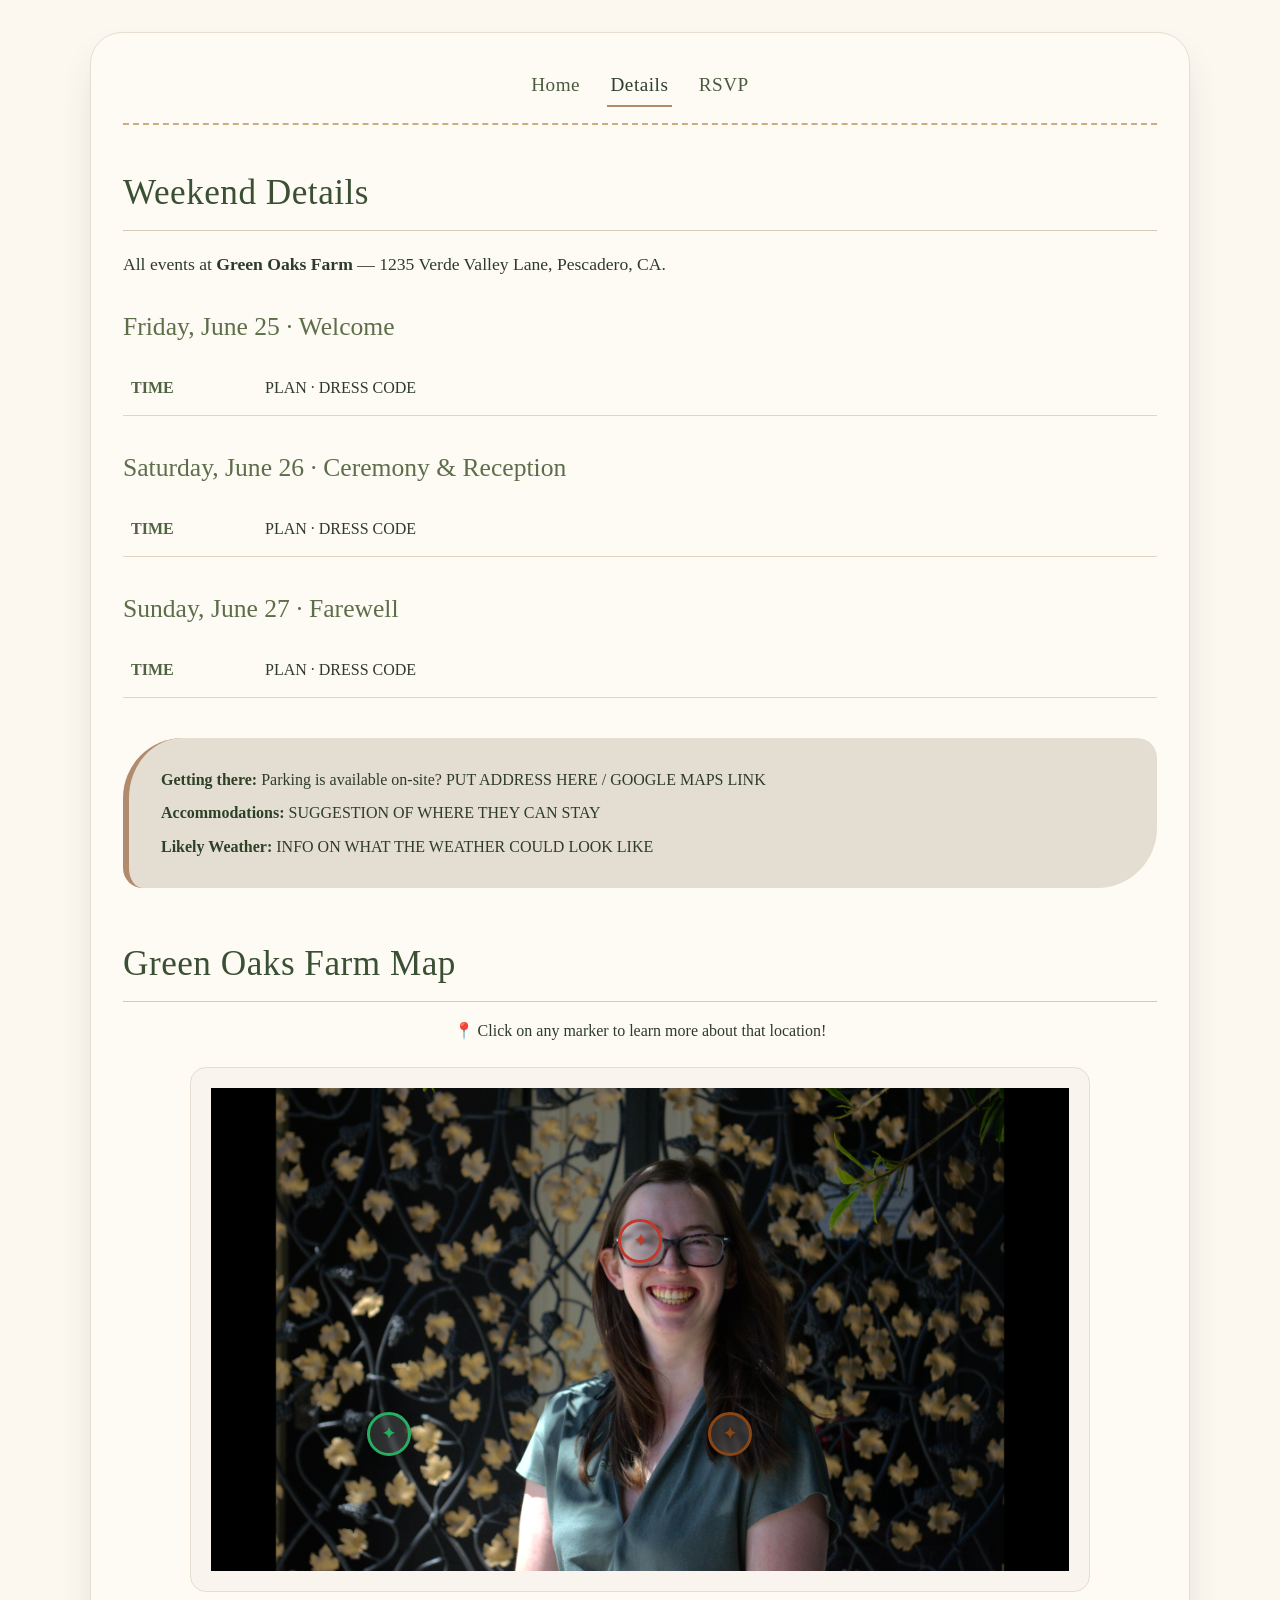
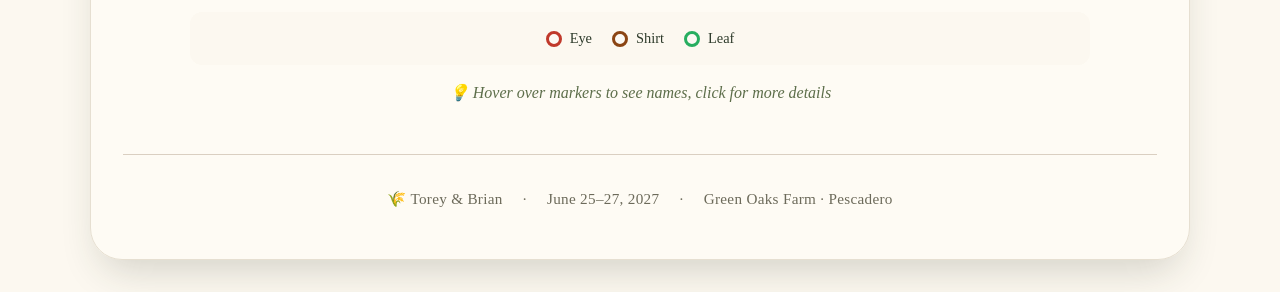
==== schedule.html @ b0a06249 "Add files via upload" ====
<!DOCTYPE html>
<html lang="en">
<head>
  <meta charset="UTF-8" />
  <meta name="viewport" content="width=device-width, initial-scale=1.0" />
  <title>Torey & Brian · Details & Map</title>
  <link rel="stylesheet" href="home.css" />
  <style>
    /* Map styles */
    .map-wrapper {
      position: relative;
      max-width: 900px;
      margin: 0 auto;
      background: #f9f5ee;
      padding: 20px;
      border-radius: 16px;
      border: 1px solid #e7ddd0;
    }
    
    .map-wrapper img {
      width: 100%;
      height: auto;
      display: block;
    }
    
    /* MARKERS - Transparent with colored outline + star */
    .map-marker {
      position: absolute;
      width: 44px;
      height: 44px;
      border-radius: 50%;
      cursor: pointer;
      transform: translate(-50%, -50%);
      transition: all 0.3s ease;
      box-shadow: 0 2px 12px rgba(0,0,0,0.2);
      display: flex;
      align-items: center;
      justify-content: center;
      font-size: 18px;
      font-weight: bold;
      border: 3px solid;
      z-index: 10;
      background: rgba(255, 255, 255, 0.15);
      backdrop-filter: blur(2px);
      -webkit-backdrop-filter: blur(2px);
    }
    
    .map-marker:hover {
      transform: translate(-50%, -50%) scale(1.3);
      z-index: 20;
      box-shadow: 0 4px 20px rgba(0,0,0,0.4);
      background: rgba(255, 255, 255, 0.3);
    }
    
    .map-marker .tooltip {
      display: none;
      position: absolute;
      bottom: 52px;
      left: 50%;
      transform: translateX(-50%);
      background: rgba(0,0,0,0.85);
      color: white;
      padding: 8px 16px;
      border-radius: 8px;
      white-space: nowrap;
      font-size: 0.9rem;
      font-weight: normal;
      pointer-events: none;
    }
    
    .map-marker:hover .tooltip {
      display: block;
    }
    
    .map-marker .label {
      font-size: 16px;
      font-weight: bold;
      text-shadow: 0 1px 3px rgba(0,0,0,0.3);
    }
    
    /* Different colors for different locations - outline + star */
    .marker-ceremony { 
      border-color: #c0392b; 
      color: #c0392b;
    }
    .marker-reception { 
      border-color: #8B4513; 
      color: #8B4513;
    }
    .marker-campground { 
      border-color: #27ae60; 
      color: #27ae60;
    }
    .marker-cabins { 
      border-color: #2980b9; 
      color: #2980b9;
    }
    .marker-parking { 
      border-color: #f39c12; 
      color: #f39c12;
    }
    .marker-trails { 
      border-color: #8e44ad; 
      color: #8e44ad;
    }
    
    /* Pulsing animation - just the glow */
    .marker-ceremony {
      animation: pulse-ceremony 2s infinite;
    }
    
    @keyframes pulse-ceremony {
      0% { box-shadow: 0 0 0 0 rgba(192, 57, 43, 0.5); }
      70% { box-shadow: 0 0 0 15px rgba(192, 57, 43, 0); }
      100% { box-shadow: 0 0 0 0 rgba(192, 57, 43, 0); }
    }
    
    /* Location info panel */
    #locationInfo {
      display: none;
      margin-top: 20px;
      padding: 25px 30px;
      background: #e4ded2;
      border-radius: 16px;
      border-left: 6px solid #b28b6f;
      max-width: 900px;
      margin-left: auto;
      margin-right: auto;
    }
    
    #locationInfo h3 {
      margin-top: 0;
      color: #3a4f34;
      font-size: 1.8rem;
    }
    
    #locationInfo .close-btn {
      margin-top: 15px;
      padding: 8px 25px;
      background: #7b8f6a;
      color: white;
      border: none;
      border-radius: 20px;
      cursor: pointer;
      font-size: 1rem;
      transition: background 0.2s;
    }
    
    #locationInfo .close-btn:hover {
      background: #5f7350;
    }
    
    .map-description {
      text-align: center;
      margin-top: 15px;
      color: #5d6e4a;
      font-style: italic;
    }
    
    .map-legend {
      display: flex;
      flex-wrap: wrap;
      justify-content: center;
      gap: 20px;
      margin-top: 20px;
      padding: 15px;
      background: #fcf8f0;
      border-radius: 12px;
      max-width: 900px;
      margin-left: auto;
      margin-right: auto;
    }
    
    .legend-item {
      display: flex;
      align-items: center;
      gap: 8px;
      font-size: 0.9rem;
    }
    
    .legend-dot {
      width: 16px;
      height: 16px;
      border-radius: 50%;
      border: 3px solid;
      background: rgba(255, 255, 255, 0.2);
    }
    
    .legend-dot.ceremony { border-color: #c0392b; }
    .legend-dot.reception { border-color: #8B4513; }
    .legend-dot.campground { border-color: #27ae60; }
    .legend-dot.cabins { border-color: #2980b9; }
    .legend-dot.parking { border-color: #f39c12; }
    .legend-dot.trails { border-color: #8e44ad; }
    
    /* Map section spacing */
    .map-section {
      margin-top: 3rem;
    }
    
    .map-section h2 {
      margin-bottom: 1rem;
    }
    
    @media (max-width: 600px) {
      .map-marker {
        width: 32px;
        height: 32px;
        font-size: 12px;
        border-width: 2px;
      }
      .map-marker .label {
        font-size: 12px;
      }
      .map-marker .tooltip {
        font-size: 0.7rem;
        padding: 4px 10px;
        bottom: 38px;
      }
      #locationInfo {
        padding: 15px;
      }
      #locationInfo h3 {
        font-size: 1.3rem;
      }
    }
  </style>
</head>
<body>
<div class="container">

  <nav>
    <a href="index.html">Home</a>
    <a href="details.html" class="active">Details</a>
    <a href="rsvp.html">RSVP</a>
  </nav>

  <!-- ==================== DETAILS SECTION ==================== -->
  <section>
    <h2>Weekend Details</h2>
    <p style="font-size: 1.1rem; margin-bottom: 1.8rem;">All events at <strong>Green Oaks Farm</strong> — 1235 Verde Valley Lane, Pescadero, CA.</p>

    <h3>Friday, June 25 · Welcome</h3>
    <div class="schedule-item"><span class="time">TIME</span><span class="desc">PLAN · DRESS CODE</span></div>

    <h3 style="margin-top: 2rem;">Saturday, June 26 · Ceremony & Reception</h3>
    <div class="schedule-item"><span class="time">TIME</span><span class="desc">PLAN · DRESS CODE</span></div>

    <h3 style="margin-top: 2rem;">Sunday, June 27 · Farewell</h3>
    <div class="schedule-item"><span class="time">TIME</span><span class="desc">PLAN · DRESS CODE</span></div>

    <div class="highlight" style="margin-top: 2.5rem;">
      <p><strong>Getting there:</strong> Parking is available on-site? PUT ADDRESS HERE / GOOGLE MAPS LINK</p>
      <p style="margin-top: 0.5rem;"><strong>Accommodations:</strong> SUGGESTION OF WHERE THEY CAN STAY</p>
      <p style="margin-top: 0.5rem;"><strong>Likely Weather:</strong> INFO ON WHAT THE WEATHER COULD LOOK LIKE</p>
    </div>
  </section>

  <!-- ==================== MAP SECTION ==================== -->
  <section class="map-section">
    <h2>Green Oaks Farm Map</h2>
    <p style="text-align: center; margin-bottom: 1.5rem;">📍 Click on any marker to learn more about that location!</p>

    <div class="map-wrapper">
      <!-- YOUR MAP IMAGE -->
      <img src="Profile.PNG" alt="Green Oaks Farm Map" width="900" height="600">
      
      <!-- ============================================================ -->
      <!-- MARKERS - Transparent with colored outline + colored star     -->
      <!-- ============================================================ -->
      
      <!-- Eye -->
      <div class="map-marker marker-ceremony" 
           style="left: 50%; top: 33%;" 
           onclick="showLocation('Emmas Eye', 'Her eyes are a hazel with sunlight but technically just brown.', 'Found on her face')">
        <span class="label">✦</span>
        <span class="tooltip">Eye</span>
      </div>
      
      <!-- Shirt -->
      <div class="map-marker marker-reception" 
           style="left: 60%; top: 70%;" 
           onclick="showLocation('Emmas Shirt', 'A pretty green she likes to wear to conferences.', 'found in her closet 24/7')">
        <span class="label">✦</span>
        <span class="tooltip">Shirt</span>
      </div>
      
      <!-- Leaf -->
      <div class="map-marker marker-campground" 
           style="left: 22%; top: 70%;" 
           onclick="showLocation('Leaf', 'There are many in the background.', 'Available in san francisco')">
        <span class="label">✦</span>
        <span class="tooltip">Leaf</span>
      </div>
      
      <!-- ============================================================ -->
      <!-- END OF MARKERS                                                -->
      <!-- ============================================================ -->
      
    </div>
    
    <!-- Location Info Display -->
    <div id="locationInfo">
      <h3 id="locationName"></h3>
      <p id="locationDescription" style="font-size: 1.1rem;"></p>
      <p id="locationTime" style="font-style: italic; color: #5d6e4a;"></p>
      <button class="close-btn" onclick="closeLocationInfo()">Close</button>
    </div>

    <!-- Legend -->
    <div class="map-legend">
      <div class="legend-item">
        <span class="legend-dot ceremony"></span>
        Eye
      </div>
      <div class="legend-item">
        <span class="legend-dot reception"></span>
        Shirt
      </div>
      <div class="legend-item">
        <span class="legend-dot campground"></span>
        Leaf
      </div>
    </div>
    
    <div class="map-description">
      💡 Hover over markers to see names, click for more details
    </div>
  </section>

  <!-- ==================== FOOTER ==================== -->
  <div class="footer-note">
    <span>🌾 Torey & Brian</span>
    <span>·</span>
    <span>June 25–27, 2027</span>
    <span>·</span>
    <span>Green Oaks Farm · Pescadero</span>
  </div>

</div>

<script>
  function showLocation(name, description, time) {
    const infoDiv = document.getElementById('locationInfo');
    document.getElementById('locationName').textContent = '📍 ' + name;
    document.getElementById('locationDescription').textContent = description;
    document.getElementById('locationTime').textContent = time ? '🕐 ' + time : '';
    
    infoDiv.style.display = 'block';
    
    // Smooth scroll to the info box
    setTimeout(() => {
      infoDiv.scrollIntoView({ behavior: 'smooth', block: 'center' });
    }, 100);
  }
  
  function closeLocationInfo() {
    document.getElementById('locationInfo').style.display = 'none';
  }
</script>

</body>
</html>
---- home.css ----
/* ---------- home.css ---------- */
* {
  margin: 0;
  padding: 0;
  box-sizing: border-box;
}

body {
  font-family: 'Georgia', 'Times New Roman', serif;
  background: #fcf8f0;  /* ← change this to update all pages */
  color: #2e3b2b;
  line-height: 1.6;
  padding: 2rem 1rem;
}

.container {
  max-width: 1100px;
  margin: 0 auto;
  background: rgba(255, 252, 245, 0.85);
  border-radius: 32px;
  padding: 2rem 2rem 3rem;
  box-shadow: 0 20px 40px -12px rgba(40, 50, 30, 0.2);
  border: 1px solid #e6dfd1;
}

/* ---------- navigation ---------- */
nav {
  display: flex;
  flex-wrap: wrap;
  justify-content: center;
  gap: 2.5rem 1.5rem;
  margin-bottom: 2.5rem;
  padding-bottom: 1rem;
  border-bottom: 2px dashed #cbad7e;
}

nav a {
  font-size: 1.2rem;
  font-weight: 500;
  letter-spacing: 0.5px;
  color: #4a5b3f;
  text-decoration: none;
  padding: 0.3rem 0.2rem;
  border-bottom: 2px solid transparent;
  transition: border-color 0.2s, color 0.2s;
}

nav a:hover,
nav a.active {
  border-bottom-color: #b28b6f;
  color: #2d3f2a;
}

/* ---------- headings & typography ---------- */
h1 {
  font-size: 3.8rem;
  font-weight: 400;
  letter-spacing: 2px;
  color: #3a4f34;
  text-align: center;
  margin-bottom: 0.25rem;
  font-family: 'Georgia', 'Times New Roman', serif;
  word-break: break-word;
}

h1 small {
  display: block;
  font-size: 1.6rem;
  color: #7f6b54;
  letter-spacing: 4px;
  margin-top: 0.2rem;
  font-weight: 300;
}

h2 {
  font-size: 2.2rem;
  font-weight: 400;
  color: #3a4f34;
  border-bottom: 1px solid #dac9b6;
  padding-bottom: 0.5rem;
  margin: 2rem 0 1.2rem;
  letter-spacing: 0.5px;
}

h3 {
  font-size: 1.6rem;
  font-weight: 400;
  color: #5d6e4a;
  margin: 1.8rem 0 0.8rem;
}

.subhead {
  text-align: center;
  font-size: 1.25rem;
  color: #6b5f4b;
  margin-top: -0.2rem;
  margin-bottom: 1.8rem;
  font-style: italic;
}

/* ---------- cards / sections ---------- */
.card-grid {
  display: grid;
  grid-template-columns: repeat(auto-fit, minmax(240px, 1fr));
  gap: 1.8rem;
  margin: 2rem 0 1rem;
}

.card {
  background: #f9f5ee;
  padding: 1.6rem 1.2rem;
  border-radius: 40px 16px 40px 16px;
  box-shadow: inset 0 1px 4px rgba(255, 255, 255, 0.8), 0 8px 14px -8px rgba(60, 50, 30, 0.15);
  border: 1px solid #e7ddd0;
  transition: transform 0.1s ease;
}

.card:hover {
  transform: translateY(-3px);
}

.card h4 {
  font-size: 1.4rem;
  font-weight: 400;
  color: #4c5f3d;
  margin-bottom: 0.6rem;
  border-bottom: 1px dotted #cdbba8;
  padding-bottom: 0.3rem;
}

.card p {
  margin: 0.5rem 0;
}

.highlight {
  background: #e4ded2;
  padding: 1.8rem 2rem;
  border-radius: 60px 20px 60px 20px;
  margin: 2rem 0;
  border-left: 6px solid #b28b6f;
}

.highlight strong {
  color: #2d4127;
  font-weight: 600;
}

/* ---------- rsvp page specific ---------- */
.rsvp-form {
  background: #f5efe7;
  padding: 2rem 2.5rem;
  border-radius: 48px 16px 48px 16px;
  margin: 1.5rem 0;
  border: 1px solid #ddd0be;
}

.form-group {
  margin-bottom: 1.5rem;
}

.form-group label {
  display: block;
  font-weight: 500;
  color: #3d4f35;
  margin-bottom: 0.3rem;
  letter-spacing: 0.3px;
}

.form-group input,
.form-group select {
  width: 100%;
  max-width: 400px;
  padding: 0.7rem 1rem;
  border: 1px solid #cbbca9;
  border-radius: 40px;
  background: #fefcf7;
  font-size: 1rem;
  font-family: inherit;
  color: #2a3526;
  outline: none;
  transition: border 0.2s;
}

.form-group input:focus,
.form-group select:focus {
  border-color: #8f7a63;
  box-shadow: 0 0 0 3px rgba(139, 120, 90, 0.2);
}

.btn {
  background: #7b8f6a;
  border: none;
  color: white;
  font-size: 1.3rem;
  padding: 0.8rem 2.8rem;
  border-radius: 60px;
  cursor: pointer;
  font-family: inherit;
  letter-spacing: 1px;
  transition: background 0.2s, transform 0.1s;
  border: 1px solid #5b6f4b;
  box-shadow: 0 4px 8px rgba(60, 70, 40, 0.1);
}

.btn:hover {
  background: #5f7350;
  transform: scale(0.97);
}

/* ---------- details page (schedule) ---------- */
.schedule-item {
  display: flex;
  flex-wrap: wrap;
  gap: 0.5rem 1.5rem;
  padding: 0.9rem 0.5rem;
  border-bottom: 1px solid #e1d5c4;
}

.schedule-item .time {
  min-width: 110px;
  font-weight: 600;
  color: #4f6342;
}

.schedule-item .desc {
  flex: 1;
}

/* ---------- footer ---------- */
.footer-note {
  margin-top: 3rem;
  text-align: center;
  font-size: 0.95rem;
  color: #6c6a5a;
  border-top: 1px solid #dacfc1;
  padding-top: 2rem;
  letter-spacing: 0.3px;
}

.footer-note span {
  display: inline-block;
  margin: 0 0.5rem;
}

/* ---------- responsive ---------- */
@media (max-width: 600px) {
  .container {
    padding: 1.5rem 1rem;
  }
  h1 {
    font-size: 2.6rem;
  }
  h1 small {
    font-size: 1.2rem;
  }
  nav {
    gap: 1rem;
  }
  .rsvp-form {
    padding: 1.5rem 1rem;
  }
  .highlight {
    padding: 1.2rem;
  }
  .card-grid {
    grid-template-columns: 1fr;
  }
}
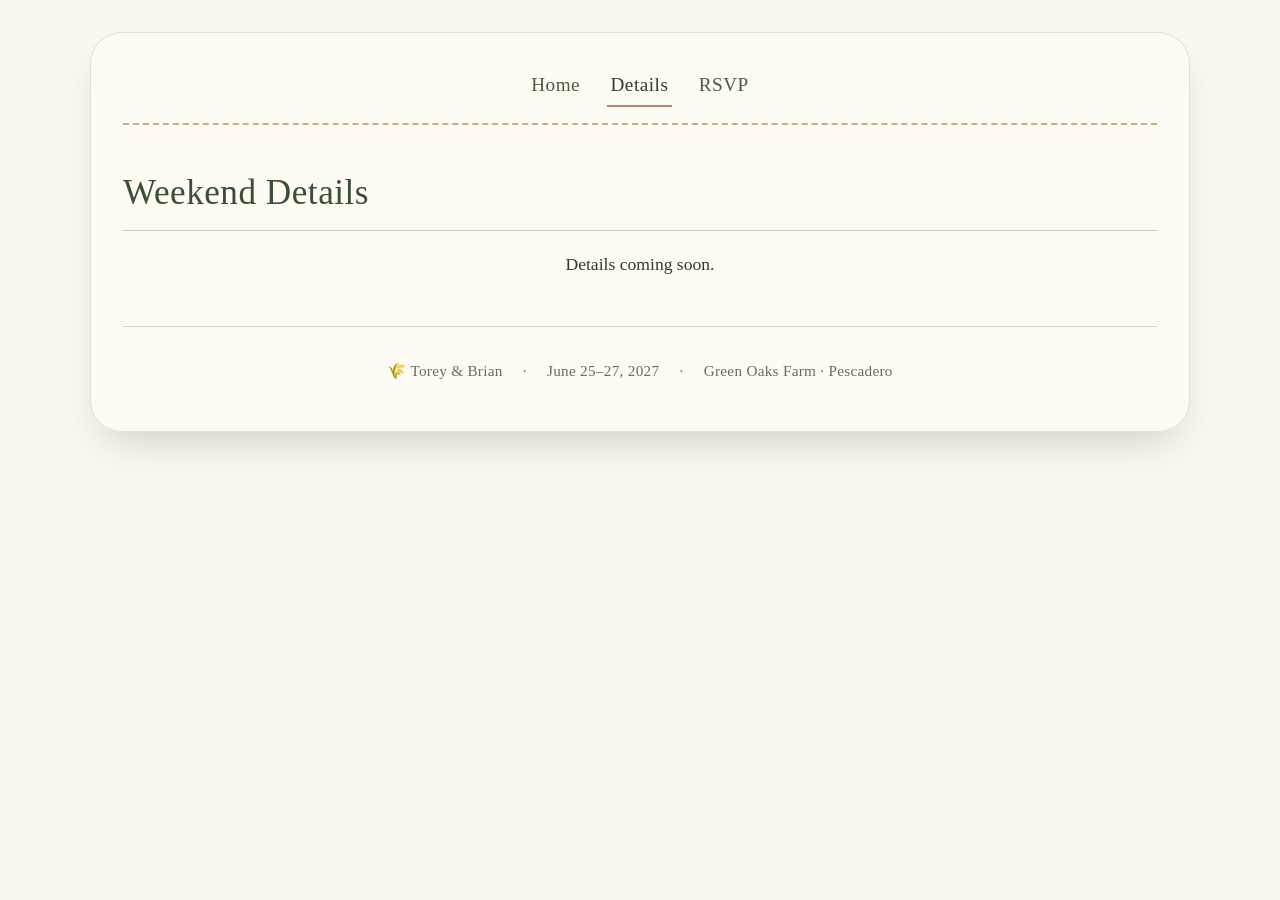
==== commit 5bdb5348: "Add files via upload" ====
--- a/schedule.html
+++ b/schedule.html
@@ -238,94 +238,7 @@
   <!-- ==================== DETAILS SECTION ==================== -->
   <section>
     <h2>Weekend Details</h2>
-    <p style="font-size: 1.1rem; margin-bottom: 1.8rem;">All events at <strong>Green Oaks Farm</strong> — 1235 Verde Valley Lane, Pescadero, CA.</p>
-
-    <h3>Friday, June 25 · Welcome</h3>
-    <div class="schedule-item"><span class="time">TIME</span><span class="desc">PLAN · DRESS CODE</span></div>
-
-    <h3 style="margin-top: 2rem;">Saturday, June 26 · Ceremony & Reception</h3>
-    <div class="schedule-item"><span class="time">TIME</span><span class="desc">PLAN · DRESS CODE</span></div>
-
-    <h3 style="margin-top: 2rem;">Sunday, June 27 · Farewell</h3>
-    <div class="schedule-item"><span class="time">TIME</span><span class="desc">PLAN · DRESS CODE</span></div>
-
-    <div class="highlight" style="margin-top: 2.5rem;">
-      <p><strong>Getting there:</strong> Parking is available on-site? PUT ADDRESS HERE / GOOGLE MAPS LINK</p>
-      <p style="margin-top: 0.5rem;"><strong>Accommodations:</strong> SUGGESTION OF WHERE THEY CAN STAY</p>
-      <p style="margin-top: 0.5rem;"><strong>Likely Weather:</strong> INFO ON WHAT THE WEATHER COULD LOOK LIKE</p>
-    </div>
-  </section>
-
-  <!-- ==================== MAP SECTION ==================== -->
-  <section class="map-section">
-    <h2>Green Oaks Farm Map</h2>
-    <p style="text-align: center; margin-bottom: 1.5rem;">📍 Click on any marker to learn more about that location!</p>
-
-    <div class="map-wrapper">
-      <!-- YOUR MAP IMAGE -->
-      <img src="Profile.PNG" alt="Green Oaks Farm Map" width="900" height="600">
-      
-      <!-- ============================================================ -->
-      <!-- MARKERS - Transparent with colored outline + colored star     -->
-      <!-- ============================================================ -->
-      
-      <!-- Eye -->
-      <div class="map-marker marker-ceremony" 
-           style="left: 50%; top: 33%;" 
-           onclick="showLocation('Emmas Eye', 'Her eyes are a hazel with sunlight but technically just brown.', 'Found on her face')">
-        <span class="label">✦</span>
-        <span class="tooltip">Eye</span>
-      </div>
-      
-      <!-- Shirt -->
-      <div class="map-marker marker-reception" 
-           style="left: 60%; top: 70%;" 
-           onclick="showLocation('Emmas Shirt', 'A pretty green she likes to wear to conferences.', 'found in her closet 24/7')">
-        <span class="label">✦</span>
-        <span class="tooltip">Shirt</span>
-      </div>
-      
-      <!-- Leaf -->
-      <div class="map-marker marker-campground" 
-           style="left: 22%; top: 70%;" 
-           onclick="showLocation('Leaf', 'There are many in the background.', 'Available in san francisco')">
-        <span class="label">✦</span>
-        <span class="tooltip">Leaf</span>
-      </div>
-      
-      <!-- ============================================================ -->
-      <!-- END OF MARKERS                                                -->
-      <!-- ============================================================ -->
-      
-    </div>
-    
-    <!-- Location Info Display -->
-    <div id="locationInfo">
-      <h3 id="locationName"></h3>
-      <p id="locationDescription" style="font-size: 1.1rem;"></p>
-      <p id="locationTime" style="font-style: italic; color: #5d6e4a;"></p>
-      <button class="close-btn" onclick="closeLocationInfo()">Close</button>
-    </div>
-
-    <!-- Legend -->
-    <div class="map-legend">
-      <div class="legend-item">
-        <span class="legend-dot ceremony"></span>
-        Eye
-      </div>
-      <div class="legend-item">
-        <span class="legend-dot reception"></span>
-        Shirt
-      </div>
-      <div class="legend-item">
-        <span class="legend-dot campground"></span>
-        Leaf
-      </div>
-    </div>
-    
-    <div class="map-description">
-      💡 Hover over markers to see names, click for more details
-    </div>
+    <p style="font-size: 1.1rem; margin-bottom: 1.8rem; text-align: center;">Details coming soon.</p>
   </section>
 
   <!-- ==================== FOOTER ==================== -->
@@ -339,25 +252,5 @@
 
 </div>
 
-<script>
-  function showLocation(name, description, time) {
-    const infoDiv = document.getElementById('locationInfo');
-    document.getElementById('locationName').textContent = '📍 ' + name;
-    document.getElementById('locationDescription').textContent = description;
-    document.getElementById('locationTime').textContent = time ? '🕐 ' + time : '';
-    
-    infoDiv.style.display = 'block';
-    
-    // Smooth scroll to the info box
-    setTimeout(() => {
-      infoDiv.scrollIntoView({ behavior: 'smooth', block: 'center' });
-    }, 100);
-  }
-  
-  function closeLocationInfo() {
-    document.getElementById('locationInfo').style.display = 'none';
-  }
-</script>
-
 </body>
 </html>
